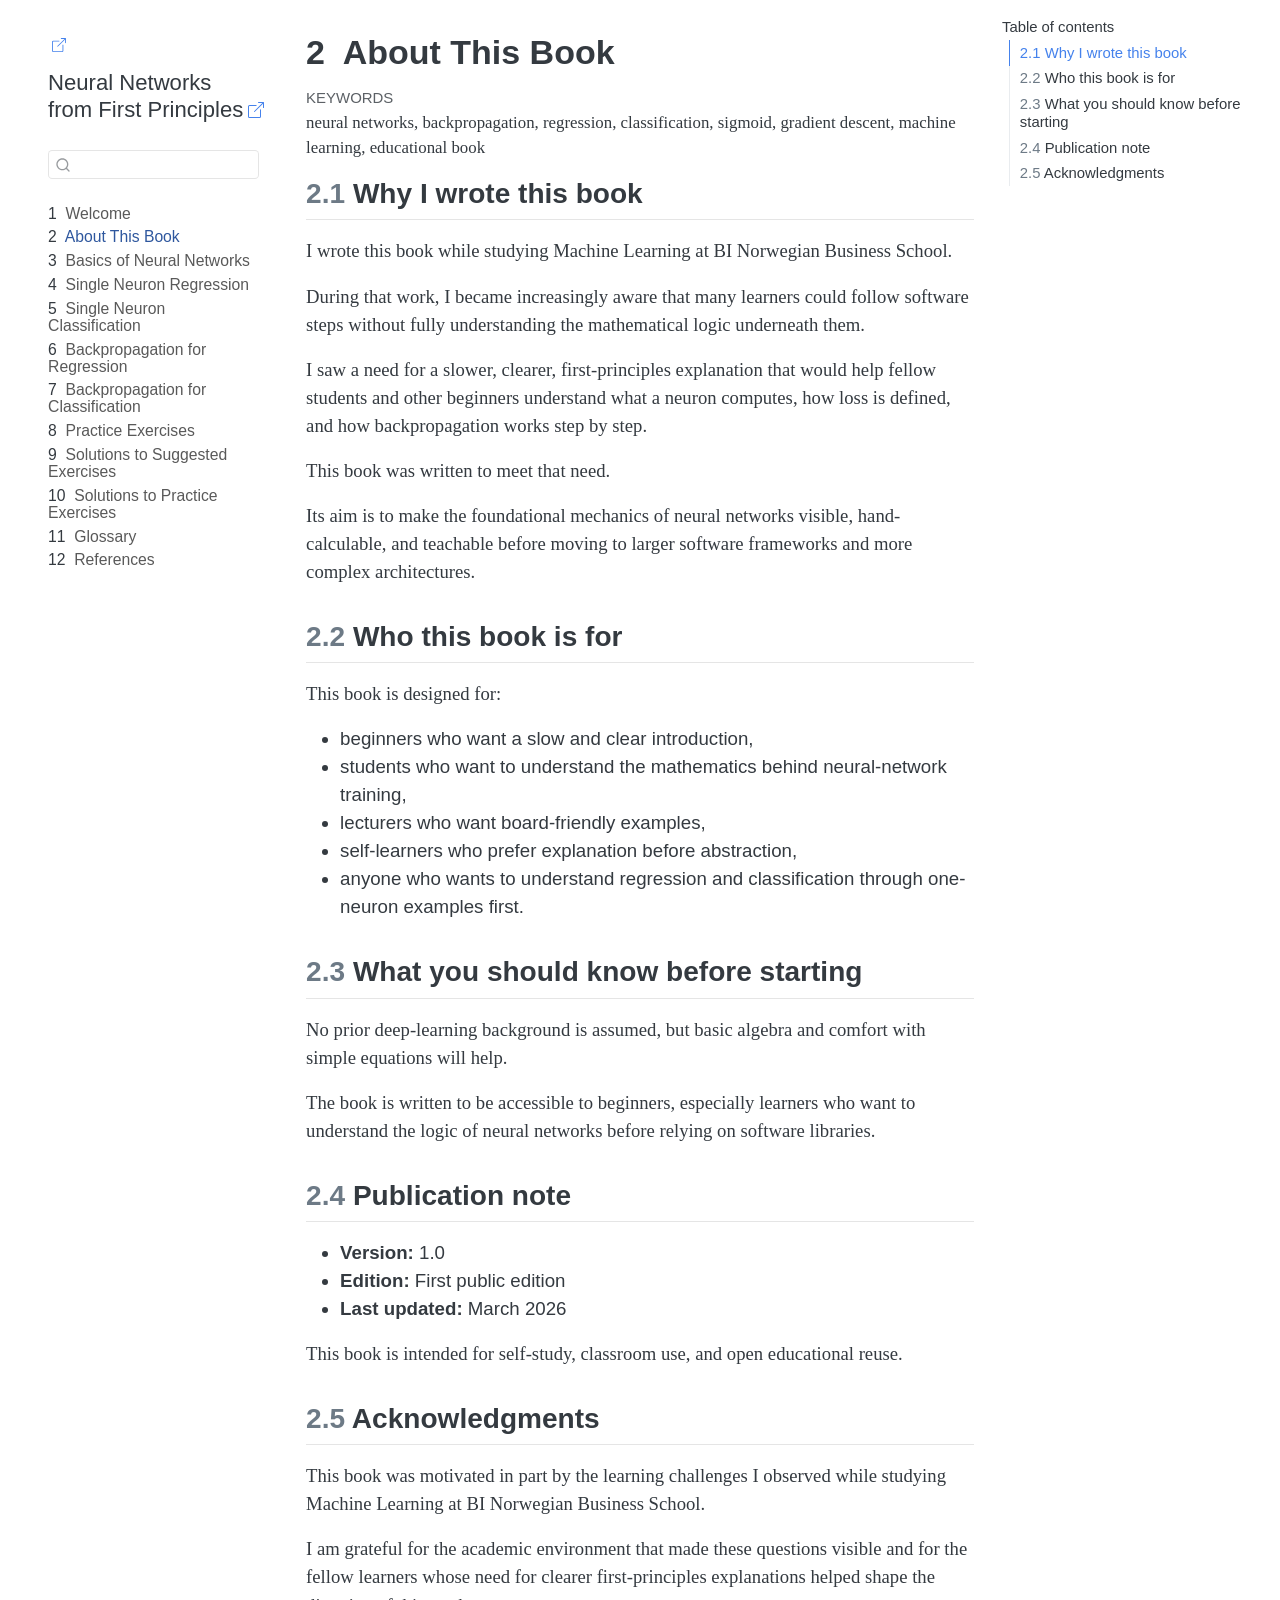
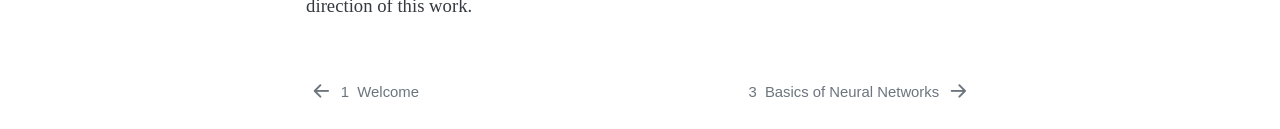
==== docs/about-this-book.html @ 75dd3ae1 "Initial commit: Quarto book source and rendered site" ====
<!DOCTYPE html>
<html xmlns="http://www.w3.org/1999/xhtml" lang="en" xml:lang="en"><head>

<meta charset="utf-8">
<meta name="generator" content="quarto-1.8.24">

<meta name="viewport" content="width=device-width, initial-scale=1.0, user-scalable=yes">

<meta name="keywords" content="neural networks, backpropagation, regression, classification, sigmoid, gradient descent, machine learning, educational book">
<meta name="description" content="A first-principles, hand-calculable introduction to neural networks covering one-neuron regression, binary classification, forward propagation, loss functions, backpropagation, and worked exercises.">

<title>2&nbsp; About This Book – Neural Networks from First Principles</title>
<style>
code{white-space: pre-wrap;}
span.smallcaps{font-variant: small-caps;}
div.columns{display: flex; gap: min(4vw, 1.5em);}
div.column{flex: auto; overflow-x: auto;}
div.hanging-indent{margin-left: 1.5em; text-indent: -1.5em;}
ul.task-list{list-style: none;}
ul.task-list li input[type="checkbox"] {
  width: 0.8em;
  margin: 0 0.8em 0.2em -1em; /* quarto-specific, see https://github.com/quarto-dev/quarto-cli/issues/4556 */ 
  vertical-align: middle;
}
</style>


<script src="site_libs/quarto-nav/quarto-nav.js"></script>
<script src="site_libs/quarto-nav/headroom.min.js"></script>
<script src="site_libs/clipboard/clipboard.min.js"></script>
<script src="site_libs/quarto-search/autocomplete.umd.js"></script>
<script src="site_libs/quarto-search/fuse.min.js"></script>
<script src="site_libs/quarto-search/quarto-search.js"></script>
<meta name="quarto:offset" content="./">
<link href="./basics-of-neural-networks.html" rel="next">
<link href="./index.html" rel="prev">
<link href="./images/favicon.ico" rel="icon">
<script src="site_libs/quarto-html/quarto.js" type="module"></script>
<script src="site_libs/quarto-html/tabsets/tabsets.js" type="module"></script>
<script src="site_libs/quarto-html/axe/axe-check.js" type="module"></script>
<script src="site_libs/quarto-html/popper.min.js"></script>
<script src="site_libs/quarto-html/tippy.umd.min.js"></script>
<script src="site_libs/quarto-html/anchor.min.js"></script>
<link href="site_libs/quarto-html/tippy.css" rel="stylesheet">
<link href="site_libs/quarto-html/quarto-syntax-highlighting-dc55a5b9e770e841cd82e46aadbfb9b0.css" rel="stylesheet" id="quarto-text-highlighting-styles">
<script src="site_libs/bootstrap/bootstrap.min.js"></script>
<link href="site_libs/bootstrap/bootstrap-icons.css" rel="stylesheet">
<link href="site_libs/bootstrap/bootstrap-697d4de1eee3a11a7bce293067f0aa8c.min.css" rel="stylesheet" append-hash="true" id="quarto-bootstrap" data-mode="light">
<script id="quarto-search-options" type="application/json">{
  "location": "sidebar",
  "copy-button": false,
  "collapse-after": 3,
  "panel-placement": "start",
  "type": "textbox",
  "limit": 50,
  "keyboard-shortcut": [
    "f",
    "/",
    "s"
  ],
  "show-item-context": false,
  "language": {
    "search-no-results-text": "No results",
    "search-matching-documents-text": "matching documents",
    "search-copy-link-title": "Copy link to search",
    "search-hide-matches-text": "Hide additional matches",
    "search-more-match-text": "more match in this document",
    "search-more-matches-text": "more matches in this document",
    "search-clear-button-title": "Clear",
    "search-text-placeholder": "",
    "search-detached-cancel-button-title": "Cancel",
    "search-submit-button-title": "Submit",
    "search-label": "Search"
  }
}</script>
<meta name="robots" content="index,follow,max-image-preview:large">
<meta name="author" content="Walekhwa Tambiti Leo Philip">
<meta name="description" content="A first-principles, hand-calculable introduction to neural networks covering one-neuron regression, binary classification, forward propagation, loss functions, backpropagation, and worked exercises.">
<link rel="icon" type="image/x-icon" href="images/favicon.ico">
<link rel="icon" type="image/png" sizes="16x16" href="images/favicon-16x16.png">
<link rel="icon" type="image/png" sizes="32x32" href="images/favicon-32x32.png">
<link rel="apple-touch-icon" sizes="180x180" href="images/apple-touch-icon.png">


<meta property="og:title" content="Neural Networks from First Principles">
<meta property="og:description" content="A first-principles, hand-calculable introduction to neural networks covering one-neuron regression, binary classification, forward propagation, loss functions, backpropagation, and worked exercises.">
<meta property="og:image" content="https://learn.walsoftcomputers.com/educational_platform/neural-networks-from-first-principles/images/og-neural-networks-book.png">
<meta property="og:site_name" content="Neural Networks from First Principles">
<meta property="og:image:alt" content="Cover image for Neural Networks from First Principles">
<meta property="og:image:height" content="630">
<meta property="og:image:width" content="1200">
<meta name="twitter:title" content="Neural Networks from First Principles">
<meta name="twitter:description" content="A first-principles, hand-calculable introduction to neural networks covering one-neuron regression, binary classification, forward propagation, loss functions, backpropagation, and worked exercises.">
<meta name="twitter:image" content="https://learn.walsoftcomputers.com/educational_platform/neural-networks-from-first-principles/images/og-neural-networks-book.png">
<meta name="twitter:image:alt" content="Cover image for Neural Networks from First Principles">
<meta name="twitter:card" content="summary_large_image">
<meta name="twitter:image-height" content="630">
<meta name="twitter:image-width" content="1200">
<link rel="canonical" href="https://learn.walsoftcomputers.com/educational_platform/neural-networks-from-first-principles/about-this-book.html">
</head>

<body class="nav-sidebar floating quarto-light">

<div id="quarto-search-results"></div>
  <header id="quarto-header" class="headroom fixed-top">
  <nav class="quarto-secondary-nav">
    <div class="container-fluid d-flex">
      <button type="button" class="quarto-btn-toggle btn" data-bs-toggle="collapse" role="button" data-bs-target=".quarto-sidebar-collapse-item" aria-controls="quarto-sidebar" aria-expanded="false" aria-label="Toggle sidebar navigation" onclick="if (window.quartoToggleHeadroom) { window.quartoToggleHeadroom(); }">
        <i class="bi bi-layout-text-sidebar-reverse"></i>
      </button>
        <nav class="quarto-page-breadcrumbs" aria-label="breadcrumb"><ol class="breadcrumb"><li class="breadcrumb-item"><a href="./about-this-book.html"><span class="chapter-number">2</span>&nbsp; <span class="chapter-title">About This Book</span></a></li></ol></nav>
        <a class="flex-grow-1" role="navigation" data-bs-toggle="collapse" data-bs-target=".quarto-sidebar-collapse-item" aria-controls="quarto-sidebar" aria-expanded="false" aria-label="Toggle sidebar navigation" onclick="if (window.quartoToggleHeadroom) { window.quartoToggleHeadroom(); }">      
        </a>
      <button type="button" class="btn quarto-search-button" aria-label="Search" onclick="window.quartoOpenSearch();">
        <i class="bi bi-search"></i>
      </button>
    </div>
  </nav>
</header>
<!-- content -->
<div id="quarto-content" class="quarto-container page-columns page-rows-contents page-layout-article">
<!-- sidebar -->
  <nav id="quarto-sidebar" class="sidebar collapse collapse-horizontal quarto-sidebar-collapse-item sidebar-navigation floating overflow-auto">
    <div class="pt-lg-2 mt-2 text-left sidebar-header sidebar-header-stacked">
      <a href="./index.html" class="sidebar-logo-link">
      </a>
    <div class="sidebar-title mb-0 py-0">
      <a href="./">Neural Networks from First Principles</a> 
    </div>
      </div>
        <div class="mt-2 flex-shrink-0 align-items-center">
        <div class="sidebar-search">
        <div id="quarto-search" class="" title="Search"></div>
        </div>
        </div>
    <div class="sidebar-menu-container"> 
    <ul class="list-unstyled mt-1">
        <li class="sidebar-item">
  <div class="sidebar-item-container"> 
  <a href="./index.html" class="sidebar-item-text sidebar-link">
 <span class="menu-text"><span class="chapter-number">1</span>&nbsp; <span class="chapter-title">Welcome</span></span></a>
  </div>
</li>
        <li class="sidebar-item">
  <div class="sidebar-item-container"> 
  <a href="./about-this-book.html" class="sidebar-item-text sidebar-link active">
 <span class="menu-text"><span class="chapter-number">2</span>&nbsp; <span class="chapter-title">About This Book</span></span></a>
  </div>
</li>
        <li class="sidebar-item">
  <div class="sidebar-item-container"> 
  <a href="./basics-of-neural-networks.html" class="sidebar-item-text sidebar-link">
 <span class="menu-text"><span class="chapter-number">3</span>&nbsp; <span class="chapter-title">Basics of Neural Networks</span></span></a>
  </div>
</li>
        <li class="sidebar-item">
  <div class="sidebar-item-container"> 
  <a href="./single-neuron-regression.html" class="sidebar-item-text sidebar-link">
 <span class="menu-text"><span class="chapter-number">4</span>&nbsp; <span class="chapter-title">Single Neuron Regression</span></span></a>
  </div>
</li>
        <li class="sidebar-item">
  <div class="sidebar-item-container"> 
  <a href="./single-neuron-classification.html" class="sidebar-item-text sidebar-link">
 <span class="menu-text"><span class="chapter-number">5</span>&nbsp; <span class="chapter-title">Single Neuron Classification</span></span></a>
  </div>
</li>
        <li class="sidebar-item">
  <div class="sidebar-item-container"> 
  <a href="./backpropagation-1-regression.html" class="sidebar-item-text sidebar-link">
 <span class="menu-text"><span class="chapter-number">6</span>&nbsp; <span class="chapter-title">Backpropagation for Regression</span></span></a>
  </div>
</li>
        <li class="sidebar-item">
  <div class="sidebar-item-container"> 
  <a href="./backpropagation-2-classification.html" class="sidebar-item-text sidebar-link">
 <span class="menu-text"><span class="chapter-number">7</span>&nbsp; <span class="chapter-title">Backpropagation for Classification</span></span></a>
  </div>
</li>
        <li class="sidebar-item">
  <div class="sidebar-item-container"> 
  <a href="./practice-exercises.html" class="sidebar-item-text sidebar-link">
 <span class="menu-text"><span class="chapter-number">8</span>&nbsp; <span class="chapter-title">Practice Exercises</span></span></a>
  </div>
</li>
        <li class="sidebar-item">
  <div class="sidebar-item-container"> 
  <a href="./solutions-suggested-exercises.html" class="sidebar-item-text sidebar-link">
 <span class="menu-text"><span class="chapter-number">9</span>&nbsp; <span class="chapter-title">Solutions to Suggested Exercises</span></span></a>
  </div>
</li>
        <li class="sidebar-item">
  <div class="sidebar-item-container"> 
  <a href="./solutions-practice-exercises.html" class="sidebar-item-text sidebar-link">
 <span class="menu-text"><span class="chapter-number">10</span>&nbsp; <span class="chapter-title">Solutions to Practice Exercises</span></span></a>
  </div>
</li>
        <li class="sidebar-item">
  <div class="sidebar-item-container"> 
  <a href="./glossary.html" class="sidebar-item-text sidebar-link">
 <span class="menu-text"><span class="chapter-number">11</span>&nbsp; <span class="chapter-title">Glossary</span></span></a>
  </div>
</li>
        <li class="sidebar-item">
  <div class="sidebar-item-container"> 
  <a href="./references.html" class="sidebar-item-text sidebar-link">
 <span class="menu-text"><span class="chapter-number">12</span>&nbsp; <span class="chapter-title">References</span></span></a>
  </div>
</li>
    </ul>
    </div>
</nav>
<div id="quarto-sidebar-glass" class="quarto-sidebar-collapse-item" data-bs-toggle="collapse" data-bs-target=".quarto-sidebar-collapse-item"></div>
<!-- margin-sidebar -->
    <div id="quarto-margin-sidebar" class="sidebar margin-sidebar">
        <nav id="TOC" role="doc-toc" class="toc-active">
    <h2 id="toc-title">Table of contents</h2>
   
  <ul>
  <li><a href="#why-i-wrote-this-book" id="toc-why-i-wrote-this-book" class="nav-link active" data-scroll-target="#why-i-wrote-this-book"><span class="header-section-number">2.1</span> Why I wrote this book</a></li>
  <li><a href="#who-this-book-is-for" id="toc-who-this-book-is-for" class="nav-link" data-scroll-target="#who-this-book-is-for"><span class="header-section-number">2.2</span> Who this book is for</a></li>
  <li><a href="#what-you-should-know-before-starting" id="toc-what-you-should-know-before-starting" class="nav-link" data-scroll-target="#what-you-should-know-before-starting"><span class="header-section-number">2.3</span> What you should know before starting</a></li>
  <li><a href="#publication-note" id="toc-publication-note" class="nav-link" data-scroll-target="#publication-note"><span class="header-section-number">2.4</span> Publication note</a></li>
  <li><a href="#acknowledgments" id="toc-acknowledgments" class="nav-link" data-scroll-target="#acknowledgments"><span class="header-section-number">2.5</span> Acknowledgments</a></li>
  </ul>
</nav>
    </div>
<!-- main -->
<main class="content" id="quarto-document-content">

<header id="title-block-header" class="quarto-title-block default">
<div class="quarto-title">
<h1 class="title"><span class="chapter-number">2</span>&nbsp; <span class="chapter-title">About This Book</span></h1>
</div>



<div class="quarto-title-meta">

    
  
    
  </div>
  

<div>
  <div class="keywords">
    <div class="block-title">Keywords</div>
    <p>neural networks, backpropagation, regression, classification, sigmoid, gradient descent, machine learning, educational book</p>
  </div>
</div>

</header>


<section id="why-i-wrote-this-book" class="level2" data-number="2.1">
<h2 data-number="2.1" class="anchored" data-anchor-id="why-i-wrote-this-book"><span class="header-section-number">2.1</span> Why I wrote this book</h2>
<p>I wrote this book while studying Machine Learning at BI Norwegian Business School.</p>
<p>During that work, I became increasingly aware that many learners could follow software steps without fully understanding the mathematical logic underneath them.</p>
<p>I saw a need for a slower, clearer, first-principles explanation that would help fellow students and other beginners understand what a neuron computes, how loss is defined, and how backpropagation works step by step.</p>
<p>This book was written to meet that need.</p>
<p>Its aim is to make the foundational mechanics of neural networks visible, hand-calculable, and teachable before moving to larger software frameworks and more complex architectures.</p>
</section>
<section id="who-this-book-is-for" class="level2" data-number="2.2">
<h2 data-number="2.2" class="anchored" data-anchor-id="who-this-book-is-for"><span class="header-section-number">2.2</span> Who this book is for</h2>
<p>This book is designed for:</p>
<ul>
<li>beginners who want a slow and clear introduction,</li>
<li>students who want to understand the mathematics behind neural-network training,</li>
<li>lecturers who want board-friendly examples,</li>
<li>self-learners who prefer explanation before abstraction,</li>
<li>anyone who wants to understand regression and classification through one-neuron examples first.</li>
</ul>
</section>
<section id="what-you-should-know-before-starting" class="level2" data-number="2.3">
<h2 data-number="2.3" class="anchored" data-anchor-id="what-you-should-know-before-starting"><span class="header-section-number">2.3</span> What you should know before starting</h2>
<p>No prior deep-learning background is assumed, but basic algebra and comfort with simple equations will help.</p>
<p>The book is written to be accessible to beginners, especially learners who want to understand the logic of neural networks before relying on software libraries.</p>
</section>
<section id="publication-note" class="level2" data-number="2.4">
<h2 data-number="2.4" class="anchored" data-anchor-id="publication-note"><span class="header-section-number">2.4</span> Publication note</h2>
<ul>
<li><strong>Version:</strong> 1.0<br>
</li>
<li><strong>Edition:</strong> First public edition<br>
</li>
<li><strong>Last updated:</strong> March 2026</li>
</ul>
<p>This book is intended for self-study, classroom use, and open educational reuse.</p>
</section>
<section id="acknowledgments" class="level2" data-number="2.5">
<h2 data-number="2.5" class="anchored" data-anchor-id="acknowledgments"><span class="header-section-number">2.5</span> Acknowledgments</h2>
<p>This book was motivated in part by the learning challenges I observed while studying Machine Learning at BI Norwegian Business School.</p>
<p>I am grateful for the academic environment that made these questions visible and for the fellow learners whose need for clearer first-principles explanations helped shape the direction of this work.</p>


</section>

</main> <!-- /main -->
<script id="quarto-html-after-body" type="application/javascript">
  window.document.addEventListener("DOMContentLoaded", function (event) {
    const icon = "";
    const anchorJS = new window.AnchorJS();
    anchorJS.options = {
      placement: 'right',
      icon: icon
    };
    anchorJS.add('.anchored');
    const isCodeAnnotation = (el) => {
      for (const clz of el.classList) {
        if (clz.startsWith('code-annotation-')) {                     
          return true;
        }
      }
      return false;
    }
    const onCopySuccess = function(e) {
      // button target
      const button = e.trigger;
      // don't keep focus
      button.blur();
      // flash "checked"
      button.classList.add('code-copy-button-checked');
      var currentTitle = button.getAttribute("title");
      button.setAttribute("title", "Copied!");
      let tooltip;
      if (window.bootstrap) {
        button.setAttribute("data-bs-toggle", "tooltip");
        button.setAttribute("data-bs-placement", "left");
        button.setAttribute("data-bs-title", "Copied!");
        tooltip = new bootstrap.Tooltip(button, 
          { trigger: "manual", 
            customClass: "code-copy-button-tooltip",
            offset: [0, -8]});
        tooltip.show();    
      }
      setTimeout(function() {
        if (tooltip) {
          tooltip.hide();
          button.removeAttribute("data-bs-title");
          button.removeAttribute("data-bs-toggle");
          button.removeAttribute("data-bs-placement");
        }
        button.setAttribute("title", currentTitle);
        button.classList.remove('code-copy-button-checked');
      }, 1000);
      // clear code selection
      e.clearSelection();
    }
    const getTextToCopy = function(trigger) {
      const outerScaffold = trigger.parentElement.cloneNode(true);
      const codeEl = outerScaffold.querySelector('code');
      for (const childEl of codeEl.children) {
        if (isCodeAnnotation(childEl)) {
          childEl.remove();
        }
      }
      return codeEl.innerText;
    }
    const clipboard = new window.ClipboardJS('.code-copy-button:not([data-in-quarto-modal])', {
      text: getTextToCopy
    });
    clipboard.on('success', onCopySuccess);
    if (window.document.getElementById('quarto-embedded-source-code-modal')) {
      const clipboardModal = new window.ClipboardJS('.code-copy-button[data-in-quarto-modal]', {
        text: getTextToCopy,
        container: window.document.getElementById('quarto-embedded-source-code-modal')
      });
      clipboardModal.on('success', onCopySuccess);
    }
      var localhostRegex = new RegExp(/^(?:http|https):\/\/localhost\:?[0-9]*\//);
      var mailtoRegex = new RegExp(/^mailto:/);
        var filterRegex = new RegExp("https:\/\/learn\.walsoftcomputers\.com\/educational_platform\/neural-networks-from-first-principles\/");
      var isInternal = (href) => {
          return filterRegex.test(href) || localhostRegex.test(href) || mailtoRegex.test(href);
      }
      // Inspect non-navigation links and adorn them if external
     var links = window.document.querySelectorAll('a[href]:not(.nav-link):not(.navbar-brand):not(.toc-action):not(.sidebar-link):not(.sidebar-item-toggle):not(.pagination-link):not(.no-external):not([aria-hidden]):not(.dropdown-item):not(.quarto-navigation-tool):not(.about-link)');
      for (var i=0; i<links.length; i++) {
        const link = links[i];
        if (!isInternal(link.href)) {
          // undo the damage that might have been done by quarto-nav.js in the case of
          // links that we want to consider external
          if (link.dataset.originalHref !== undefined) {
            link.href = link.dataset.originalHref;
          }
            // target, if specified
            link.setAttribute("target", "_blank");
            if (link.getAttribute("rel") === null) {
              link.setAttribute("rel", "noopener");
            }
            // default icon
            link.classList.add("external");
        }
      }
    function tippyHover(el, contentFn, onTriggerFn, onUntriggerFn) {
      const config = {
        allowHTML: true,
        maxWidth: 500,
        delay: 100,
        arrow: false,
        appendTo: function(el) {
            return el.parentElement;
        },
        interactive: true,
        interactiveBorder: 10,
        theme: 'quarto',
        placement: 'bottom-start',
      };
      if (contentFn) {
        config.content = contentFn;
      }
      if (onTriggerFn) {
        config.onTrigger = onTriggerFn;
      }
      if (onUntriggerFn) {
        config.onUntrigger = onUntriggerFn;
      }
      window.tippy(el, config); 
    }
    const noterefs = window.document.querySelectorAll('a[role="doc-noteref"]');
    for (var i=0; i<noterefs.length; i++) {
      const ref = noterefs[i];
      tippyHover(ref, function() {
        // use id or data attribute instead here
        let href = ref.getAttribute('data-footnote-href') || ref.getAttribute('href');
        try { href = new URL(href).hash; } catch {}
        const id = href.replace(/^#\/?/, "");
        const note = window.document.getElementById(id);
        if (note) {
          return note.innerHTML;
        } else {
          return "";
        }
      });
    }
    const xrefs = window.document.querySelectorAll('a.quarto-xref');
    const processXRef = (id, note) => {
      // Strip column container classes
      const stripColumnClz = (el) => {
        el.classList.remove("page-full", "page-columns");
        if (el.children) {
          for (const child of el.children) {
            stripColumnClz(child);
          }
        }
      }
      stripColumnClz(note)
      if (id === null || id.startsWith('sec-')) {
        // Special case sections, only their first couple elements
        const container = document.createElement("div");
        if (note.children && note.children.length > 2) {
          container.appendChild(note.children[0].cloneNode(true));
          for (let i = 1; i < note.children.length; i++) {
            const child = note.children[i];
            if (child.tagName === "P" && child.innerText === "") {
              continue;
            } else {
              container.appendChild(child.cloneNode(true));
              break;
            }
          }
          if (window.Quarto?.typesetMath) {
            window.Quarto.typesetMath(container);
          }
          return container.innerHTML
        } else {
          if (window.Quarto?.typesetMath) {
            window.Quarto.typesetMath(note);
          }
          return note.innerHTML;
        }
      } else {
        // Remove any anchor links if they are present
        const anchorLink = note.querySelector('a.anchorjs-link');
        if (anchorLink) {
          anchorLink.remove();
        }
        if (window.Quarto?.typesetMath) {
          window.Quarto.typesetMath(note);
        }
        if (note.classList.contains("callout")) {
          return note.outerHTML;
        } else {
          return note.innerHTML;
        }
      }
    }
    for (var i=0; i<xrefs.length; i++) {
      const xref = xrefs[i];
      tippyHover(xref, undefined, function(instance) {
        instance.disable();
        let url = xref.getAttribute('href');
        let hash = undefined; 
        if (url.startsWith('#')) {
          hash = url;
        } else {
          try { hash = new URL(url).hash; } catch {}
        }
        if (hash) {
          const id = hash.replace(/^#\/?/, "");
          const note = window.document.getElementById(id);
          if (note !== null) {
            try {
              const html = processXRef(id, note.cloneNode(true));
              instance.setContent(html);
            } finally {
              instance.enable();
              instance.show();
            }
          } else {
            // See if we can fetch this
            fetch(url.split('#')[0])
            .then(res => res.text())
            .then(html => {
              const parser = new DOMParser();
              const htmlDoc = parser.parseFromString(html, "text/html");
              const note = htmlDoc.getElementById(id);
              if (note !== null) {
                const html = processXRef(id, note);
                instance.setContent(html);
              } 
            }).finally(() => {
              instance.enable();
              instance.show();
            });
          }
        } else {
          // See if we can fetch a full url (with no hash to target)
          // This is a special case and we should probably do some content thinning / targeting
          fetch(url)
          .then(res => res.text())
          .then(html => {
            const parser = new DOMParser();
            const htmlDoc = parser.parseFromString(html, "text/html");
            const note = htmlDoc.querySelector('main.content');
            if (note !== null) {
              // This should only happen for chapter cross references
              // (since there is no id in the URL)
              // remove the first header
              if (note.children.length > 0 && note.children[0].tagName === "HEADER") {
                note.children[0].remove();
              }
              const html = processXRef(null, note);
              instance.setContent(html);
            } 
          }).finally(() => {
            instance.enable();
            instance.show();
          });
        }
      }, function(instance) {
      });
    }
        let selectedAnnoteEl;
        const selectorForAnnotation = ( cell, annotation) => {
          let cellAttr = 'data-code-cell="' + cell + '"';
          let lineAttr = 'data-code-annotation="' +  annotation + '"';
          const selector = 'span[' + cellAttr + '][' + lineAttr + ']';
          return selector;
        }
        const selectCodeLines = (annoteEl) => {
          const doc = window.document;
          const targetCell = annoteEl.getAttribute("data-target-cell");
          const targetAnnotation = annoteEl.getAttribute("data-target-annotation");
          const annoteSpan = window.document.querySelector(selectorForAnnotation(targetCell, targetAnnotation));
          const lines = annoteSpan.getAttribute("data-code-lines").split(",");
          const lineIds = lines.map((line) => {
            return targetCell + "-" + line;
          })
          let top = null;
          let height = null;
          let parent = null;
          if (lineIds.length > 0) {
              //compute the position of the single el (top and bottom and make a div)
              const el = window.document.getElementById(lineIds[0]);
              top = el.offsetTop;
              height = el.offsetHeight;
              parent = el.parentElement.parentElement;
            if (lineIds.length > 1) {
              const lastEl = window.document.getElementById(lineIds[lineIds.length - 1]);
              const bottom = lastEl.offsetTop + lastEl.offsetHeight;
              height = bottom - top;
            }
            if (top !== null && height !== null && parent !== null) {
              // cook up a div (if necessary) and position it 
              let div = window.document.getElementById("code-annotation-line-highlight");
              if (div === null) {
                div = window.document.createElement("div");
                div.setAttribute("id", "code-annotation-line-highlight");
                div.style.position = 'absolute';
                parent.appendChild(div);
              }
              div.style.top = top - 2 + "px";
              div.style.height = height + 4 + "px";
              div.style.left = 0;
              let gutterDiv = window.document.getElementById("code-annotation-line-highlight-gutter");
              if (gutterDiv === null) {
                gutterDiv = window.document.createElement("div");
                gutterDiv.setAttribute("id", "code-annotation-line-highlight-gutter");
                gutterDiv.style.position = 'absolute';
                const codeCell = window.document.getElementById(targetCell);
                const gutter = codeCell.querySelector('.code-annotation-gutter');
                gutter.appendChild(gutterDiv);
              }
              gutterDiv.style.top = top - 2 + "px";
              gutterDiv.style.height = height + 4 + "px";
            }
            selectedAnnoteEl = annoteEl;
          }
        };
        const unselectCodeLines = () => {
          const elementsIds = ["code-annotation-line-highlight", "code-annotation-line-highlight-gutter"];
          elementsIds.forEach((elId) => {
            const div = window.document.getElementById(elId);
            if (div) {
              div.remove();
            }
          });
          selectedAnnoteEl = undefined;
        };
          // Handle positioning of the toggle
      window.addEventListener(
        "resize",
        throttle(() => {
          elRect = undefined;
          if (selectedAnnoteEl) {
            selectCodeLines(selectedAnnoteEl);
          }
        }, 10)
      );
      function throttle(fn, ms) {
      let throttle = false;
      let timer;
        return (...args) => {
          if(!throttle) { // first call gets through
              fn.apply(this, args);
              throttle = true;
          } else { // all the others get throttled
              if(timer) clearTimeout(timer); // cancel #2
              timer = setTimeout(() => {
                fn.apply(this, args);
                timer = throttle = false;
              }, ms);
          }
        };
      }
        // Attach click handler to the DT
        const annoteDls = window.document.querySelectorAll('dt[data-target-cell]');
        for (const annoteDlNode of annoteDls) {
          annoteDlNode.addEventListener('click', (event) => {
            const clickedEl = event.target;
            if (clickedEl !== selectedAnnoteEl) {
              unselectCodeLines();
              const activeEl = window.document.querySelector('dt[data-target-cell].code-annotation-active');
              if (activeEl) {
                activeEl.classList.remove('code-annotation-active');
              }
              selectCodeLines(clickedEl);
              clickedEl.classList.add('code-annotation-active');
            } else {
              // Unselect the line
              unselectCodeLines();
              clickedEl.classList.remove('code-annotation-active');
            }
          });
        }
    const findCites = (el) => {
      const parentEl = el.parentElement;
      if (parentEl) {
        const cites = parentEl.dataset.cites;
        if (cites) {
          return {
            el,
            cites: cites.split(' ')
          };
        } else {
          return findCites(el.parentElement)
        }
      } else {
        return undefined;
      }
    };
    var bibliorefs = window.document.querySelectorAll('a[role="doc-biblioref"]');
    for (var i=0; i<bibliorefs.length; i++) {
      const ref = bibliorefs[i];
      const citeInfo = findCites(ref);
      if (citeInfo) {
        tippyHover(citeInfo.el, function() {
          var popup = window.document.createElement('div');
          citeInfo.cites.forEach(function(cite) {
            var citeDiv = window.document.createElement('div');
            citeDiv.classList.add('hanging-indent');
            citeDiv.classList.add('csl-entry');
            var biblioDiv = window.document.getElementById('ref-' + cite);
            if (biblioDiv) {
              citeDiv.innerHTML = biblioDiv.innerHTML;
            }
            popup.appendChild(citeDiv);
          });
          return popup.innerHTML;
        });
      }
    }
  });
  </script>
<nav class="page-navigation">
  <div class="nav-page nav-page-previous">
      <a href="./index.html" class="pagination-link" aria-label="Welcome">
        <i class="bi bi-arrow-left-short"></i> <span class="nav-page-text"><span class="chapter-number">1</span>&nbsp; <span class="chapter-title">Welcome</span></span>
      </a>          
  </div>
  <div class="nav-page nav-page-next">
      <a href="./basics-of-neural-networks.html" class="pagination-link" aria-label="Basics of Neural Networks">
        <span class="nav-page-text"><span class="chapter-number">3</span>&nbsp; <span class="chapter-title">Basics of Neural Networks</span></span> <i class="bi bi-arrow-right-short"></i>
      </a>
  </div>
</nav>
</div> <!-- /content -->




</body></html>
---- docs/site_libs/quarto-html/tippy.css ----
.tippy-box[data-animation=fade][data-state=hidden]{opacity:0}[data-tippy-root]{max-width:calc(100vw - 10px)}.tippy-box{position:relative;background-color:#333;color:#fff;border-radius:4px;font-size:14px;line-height:1.4;white-space:normal;outline:0;transition-property:transform,visibility,opacity}.tippy-box[data-placement^=top]>.tippy-arrow{bottom:0}.tippy-box[data-placement^=top]>.tippy-arrow:before{bottom:-7px;left:0;border-width:8px 8px 0;border-top-color:initial;transform-origin:center top}.tippy-box[data-placement^=bottom]>.tippy-arrow{top:0}.tippy-box[data-placement^=bottom]>.tippy-arrow:before{top:-7px;left:0;border-width:0 8px 8px;border-bottom-color:initial;transform-origin:center bottom}.tippy-box[data-placement^=left]>.tippy-arrow{right:0}.tippy-box[data-placement^=left]>.tippy-arrow:before{border-width:8px 0 8px 8px;border-left-color:initial;right:-7px;transform-origin:center left}.tippy-box[data-placement^=right]>.tippy-arrow{left:0}.tippy-box[data-placement^=right]>.tippy-arrow:before{left:-7px;border-width:8px 8px 8px 0;border-right-color:initial;transform-origin:center right}.tippy-box[data-inertia][data-state=visible]{transition-timing-function:cubic-bezier(.54,1.5,.38,1.11)}.tippy-arrow{width:16px;height:16px;color:#333}.tippy-arrow:before{content:"";position:absolute;border-color:transparent;border-style:solid}.tippy-content{position:relative;padding:5px 9px;z-index:1}
---- docs/site_libs/quarto-html/quarto-syntax-highlighting-dc55a5b9e770e841cd82e46aadbfb9b0.css ----
/* quarto syntax highlight colors */
:root {
  --quarto-hl-ot-color: #003B4F;
  --quarto-hl-at-color: #657422;
  --quarto-hl-ss-color: #20794D;
  --quarto-hl-an-color: #5E5E5E;
  --quarto-hl-fu-color: #4758AB;
  --quarto-hl-st-color: #20794D;
  --quarto-hl-cf-color: #003B4F;
  --quarto-hl-op-color: #5E5E5E;
  --quarto-hl-er-color: #AD0000;
  --quarto-hl-bn-color: #AD0000;
  --quarto-hl-al-color: #AD0000;
  --quarto-hl-va-color: #111111;
  --quarto-hl-bu-color: inherit;
  --quarto-hl-ex-color: inherit;
  --quarto-hl-pp-color: #AD0000;
  --quarto-hl-in-color: #5E5E5E;
  --quarto-hl-vs-color: #20794D;
  --quarto-hl-wa-color: #5E5E5E;
  --quarto-hl-do-color: #5E5E5E;
  --quarto-hl-im-color: #00769E;
  --quarto-hl-ch-color: #20794D;
  --quarto-hl-dt-color: #AD0000;
  --quarto-hl-fl-color: #AD0000;
  --quarto-hl-co-color: #5E5E5E;
  --quarto-hl-cv-color: #5E5E5E;
  --quarto-hl-cn-color: #8f5902;
  --quarto-hl-sc-color: #5E5E5E;
  --quarto-hl-dv-color: #AD0000;
  --quarto-hl-kw-color: #003B4F;
}

/* other quarto variables */
:root {
  --quarto-font-monospace: SFMono-Regular, Menlo, Monaco, Consolas, "Liberation Mono", "Courier New", monospace;
}

/* syntax highlight based on Pandoc's rules */
pre > code.sourceCode > span {
  color: #003B4F;
}

code.sourceCode > span {
  color: #003B4F;
}

div.sourceCode,
div.sourceCode pre.sourceCode {
  color: #003B4F;
}

/* Normal */
code span {
  color: #003B4F;
}

/* Alert */
code span.al {
  color: #AD0000;
  font-style: inherit;
}

/* Annotation */
code span.an {
  color: #5E5E5E;
  font-style: inherit;
}

/* Attribute */
code span.at {
  color: #657422;
  font-style: inherit;
}

/* BaseN */
code span.bn {
  color: #AD0000;
  font-style: inherit;
}

/* BuiltIn */
code span.bu {
  font-style: inherit;
}

/* ControlFlow */
code span.cf {
  color: #003B4F;
  font-weight: bold;
  font-style: inherit;
}

/* Char */
code span.ch {
  color: #20794D;
  font-style: inherit;
}

/* Constant */
code span.cn {
  color: #8f5902;
  font-style: inherit;
}

/* Comment */
code span.co {
  color: #5E5E5E;
  font-style: inherit;
}

/* CommentVar */
code span.cv {
  color: #5E5E5E;
  font-style: italic;
}

/* Documentation */
code span.do {
  color: #5E5E5E;
  font-style: italic;
}

/* DataType */
code span.dt {
  color: #AD0000;
  font-style: inherit;
}

/* DecVal */
code span.dv {
  color: #AD0000;
  font-style: inherit;
}

/* Error */
code span.er {
  color: #AD0000;
  font-style: inherit;
}

/* Extension */
code span.ex {
  font-style: inherit;
}

/* Float */
code span.fl {
  color: #AD0000;
  font-style: inherit;
}

/* Function */
code span.fu {
  color: #4758AB;
  font-style: inherit;
}

/* Import */
code span.im {
  color: #00769E;
  font-style: inherit;
}

/* Information */
code span.in {
  color: #5E5E5E;
  font-style: inherit;
}

/* Keyword */
code span.kw {
  color: #003B4F;
  font-weight: bold;
  font-style: inherit;
}

/* Operator */
code span.op {
  color: #5E5E5E;
  font-style: inherit;
}

/* Other */
code span.ot {
  color: #003B4F;
  font-style: inherit;
}

/* Preprocessor */
code span.pp {
  color: #AD0000;
  font-style: inherit;
}

/* SpecialChar */
code span.sc {
  color: #5E5E5E;
  font-style: inherit;
}

/* SpecialString */
code span.ss {
  color: #20794D;
  font-style: inherit;
}

/* String */
code span.st {
  color: #20794D;
  font-style: inherit;
}

/* Variable */
code span.va {
  color: #111111;
  font-style: inherit;
}

/* VerbatimString */
code span.vs {
  color: #20794D;
  font-style: inherit;
}

/* Warning */
code span.wa {
  color: #5E5E5E;
  font-style: italic;
}

.prevent-inlining {
  content: "</";
}

/*# sourceMappingURL=21f0b8dca5c347bd0a806dc2ce2adfe3.css.map */
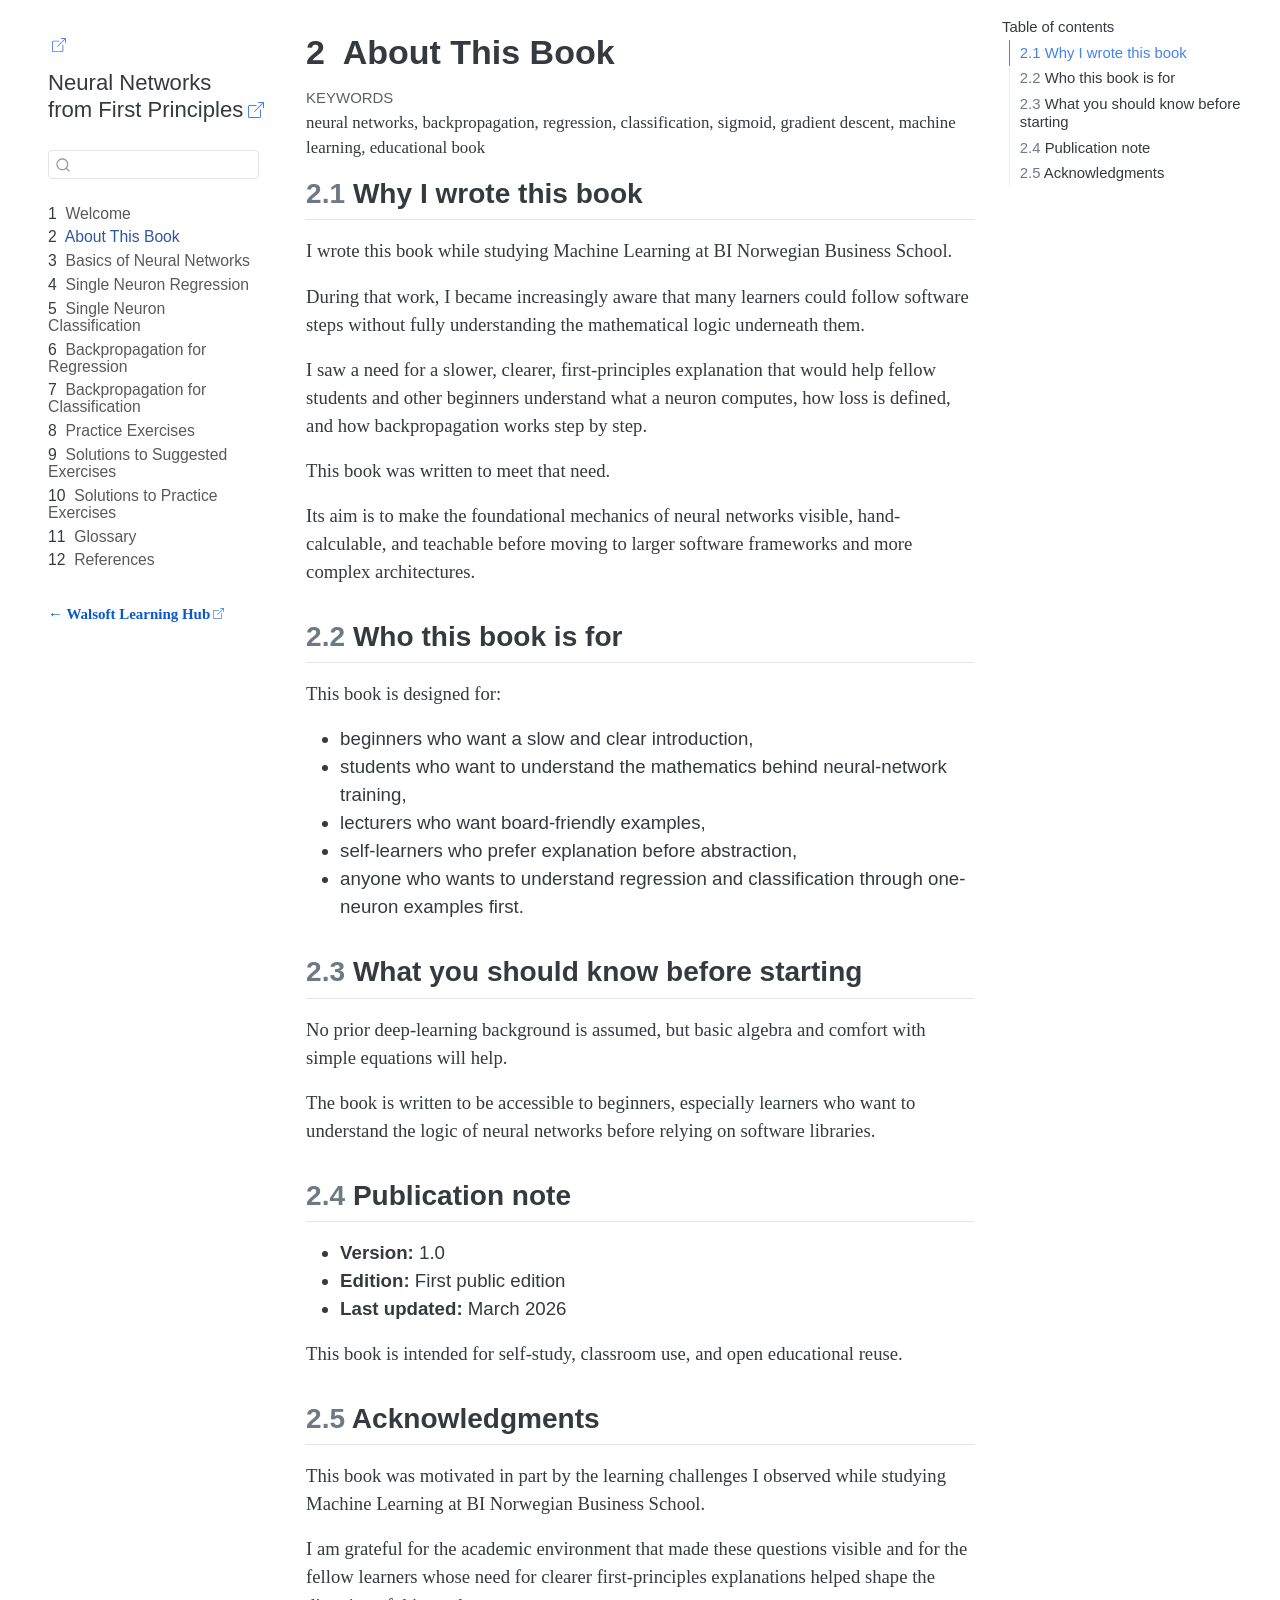
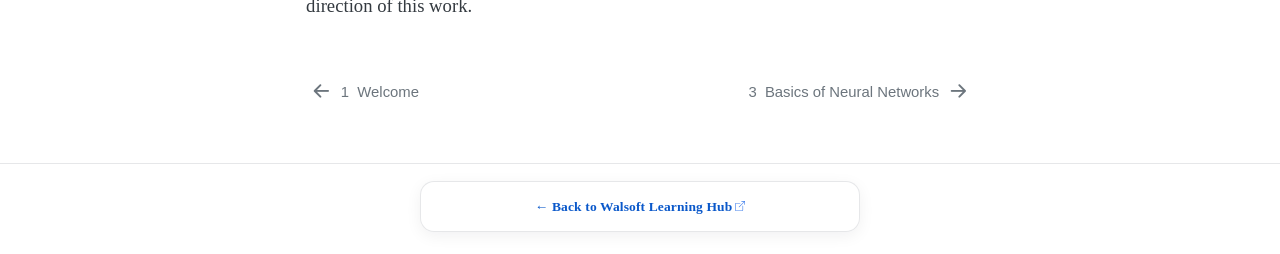
==== commit 21d733ae: "Add custom Quarto styling for sidebar and footer" ====
--- a/docs/about-this-book.html
+++ b/docs/about-this-book.html
@@ -82,6 +82,7 @@
 <link rel="apple-touch-icon" sizes="180x180" href="images/apple-touch-icon.png">
 
 
+<link rel="stylesheet" href="styles/walsoft_styles.css">
 <meta property="og:title" content="Neural Networks from First Principles">
 <meta property="og:description" content="A first-principles, hand-calculable introduction to neural networks covering one-neuron regression, binary classification, forward propagation, loss functions, backpropagation, and worked exercises.">
 <meta property="og:image" content="https://learn.walsoftcomputers.com/educational_platform/neural-networks-from-first-principles/images/og-neural-networks-book.png">
@@ -209,7 +210,9 @@
 </li>
     </ul>
     </div>
-</nav>
+<div class="quarto-sidebar-footer"><div class="sidebar-footer-item">
+<p><a href="https://learn.walsoftcomputers.com/">← Walsoft Learning Hub</a></p>
+</div></div></nav>
 <div id="quarto-sidebar-glass" class="quarto-sidebar-collapse-item" data-bs-toggle="collapse" data-bs-target=".quarto-sidebar-collapse-item"></div>
 <!-- margin-sidebar -->
     <div id="quarto-margin-sidebar" class="sidebar margin-sidebar">
@@ -717,6 +720,19 @@
   </div>
 </nav>
 </div> <!-- /content -->
+<footer class="footer">
+  <div class="nav-footer">
+    <div class="nav-footer-left">
+      &nbsp;
+    </div>   
+    <div class="nav-footer-center">
+<p><a href="https://learn.walsoftcomputers.com/">← Back to Walsoft Learning Hub</a></p>
+</div>
+    <div class="nav-footer-right">
+      &nbsp;
+    </div>
+  </div>
+</footer>
 
 
 
--- a/docs/styles/walsoft_styles.css
+++ b/docs/styles/walsoft_styles.css
@@ -0,0 +1,188 @@
+/* =========================================================
+   Walsoft custom styles for Quarto book
+   Focus: sidebar footer + page footer
+   Style goal: calm, professional, 2026+ academic-tech feel
+   ========================================================= */
+
+/* ---------- Brand tokens ---------- */
+:root {
+  --walsoft-brand: #0b6efd;
+  --walsoft-brand-dark: #0a58ca;
+  --walsoft-text: #1f2937;
+  --walsoft-muted: #6b7280;
+  --walsoft-border: rgba(15, 23, 42, 0.10);
+  --walsoft-surface: rgba(255, 255, 255, 0.82);
+  --walsoft-surface-strong: rgba(255, 255, 255, 0.92);
+  --walsoft-shadow-sm: 0 4px 16px rgba(15, 23, 42, 0.06);
+  --walsoft-shadow-md: 0 10px 30px rgba(15, 23, 42, 0.10);
+  --walsoft-radius: 14px;
+  --walsoft-radius-sm: 10px;
+}
+
+/* ---------- Footer links: common ---------- */
+.sidebar .sidebar-item-text.sidebar-link,
+.nav-footer a,
+#quarto-margin-sidebar a,
+.quarto-title-meta a {
+  text-decoration-thickness: 0.08em;
+  text-underline-offset: 0.16em;
+}
+
+/* ---------- Sidebar footer block ---------- */
+/* Quarto sidebars are HTML-book/website sidebars; this targets the footer region */
+.sidebar .sidebar-footer,
+#quarto-sidebar .sidebar-footer {
+  margin-top: 1rem;
+  padding: 0.9rem 1rem;
+  border: 1px solid var(--walsoft-border);
+  border-radius: var(--walsoft-radius);
+  background: var(--walsoft-surface);
+  box-shadow: var(--walsoft-shadow-sm);
+  backdrop-filter: blur(8px);
+  -webkit-backdrop-filter: blur(8px);
+}
+
+/* Sidebar footer text/link */
+.sidebar .sidebar-footer a,
+#quarto-sidebar .sidebar-footer a {
+  color: var(--walsoft-brand-dark);
+  font-weight: 600;
+  text-decoration: none;
+  line-height: 1.4;
+  transition:
+    color 0.18s ease,
+    opacity 0.18s ease,
+    transform 0.18s ease;
+}
+
+.sidebar .sidebar-footer a:hover,
+#quarto-sidebar .sidebar-footer a:hover {
+  color: var(--walsoft-brand);
+  opacity: 0.95;
+}
+
+.sidebar .sidebar-footer a:focus-visible,
+#quarto-sidebar .sidebar-footer a:focus-visible,
+.nav-footer a:focus-visible {
+  outline: 2px solid var(--walsoft-brand);
+  outline-offset: 3px;
+  border-radius: 6px;
+}
+
+/* ---------- Bottom page footer ---------- */
+.nav-footer {
+  border-top: 1px solid var(--walsoft-border);
+  margin-top: 2rem;
+  padding-top: 1rem;
+  padding-bottom: 1.25rem;
+  background: transparent;
+}
+
+.nav-footer-center {
+  margin-inline: auto;
+  max-width: 980px;
+  padding: 0.85rem 1rem;
+  border: 1px solid var(--walsoft-border);
+  border-radius: var(--walsoft-radius);
+  background: var(--walsoft-surface-strong);
+  box-shadow: var(--walsoft-shadow-sm);
+  backdrop-filter: blur(8px);
+  -webkit-backdrop-filter: blur(8px);
+
+  font-size: 0.96rem;
+  line-height: 1.5;
+  color: var(--walsoft-text);
+  text-align: center;
+}
+
+/* Link inside center footer */
+.nav-footer-center a {
+  color: var(--walsoft-brand-dark);
+  font-weight: 600;
+  text-decoration: none;
+  white-space: nowrap;
+}
+
+.nav-footer-center a:hover {
+  color: var(--walsoft-brand);
+}
+
+/* Make separator calmer */
+.nav-footer-center {
+  letter-spacing: 0.01em;
+}
+
+/* ---------- Optional: make overall footer feel cleaner ---------- */
+.nav-footer-left,
+.nav-footer-right {
+  color: var(--walsoft-muted);
+  font-size: 0.92rem;
+}
+
+/* ---------- Mobile behavior ---------- */
+@media (max-width: 768px) {
+  .sidebar .sidebar-footer,
+  #quarto-sidebar .sidebar-footer,
+  .nav-footer-center {
+    border-radius: var(--walsoft-radius-sm);
+    padding: 0.8rem 0.9rem;
+  }
+
+  .nav-footer-center {
+    font-size: 0.92rem;
+    white-space: normal;
+    word-break: break-word;
+  }
+
+  .nav-footer-center a {
+    white-space: normal;
+  }
+}
+
+/* ---------- Dark-mode friendliness if theme/browser uses dark preference ---------- */
+@media (prefers-color-scheme: dark) {
+  :root {
+    --walsoft-text: #e5e7eb;
+    --walsoft-muted: #9ca3af;
+    --walsoft-border: rgba(255, 255, 255, 0.10);
+    --walsoft-surface: rgba(17, 24, 39, 0.72);
+    --walsoft-surface-strong: rgba(17, 24, 39, 0.86);
+    --walsoft-shadow-sm: 0 8px 24px rgba(0, 0, 0, 0.22);
+    --walsoft-shadow-md: 0 14px 38px rgba(0, 0, 0, 0.28);
+  }
+
+  .nav-footer-center,
+  .sidebar .sidebar-footer,
+  #quarto-sidebar .sidebar-footer {
+    color: var(--walsoft-text);
+  }
+}
+
+
+
+
+
+/* Sidebar footer link inside the Quarto sidebar */
+#quarto-sidebar a[href="https://learn.walsoftcomputers.com/"] {
+  color: #0a58ca;
+  font-size: 0.88rem;
+  font-weight: 700;
+  text-decoration: none;
+  line-height: 1.45;
+  transition: color 0.18s ease, opacity 0.18s ease, font-weight 0.18s ease;
+}
+
+#quarto-sidebar a[href="https://learn.walsoftcomputers.com/"]:hover {
+  color: #0b6efd;
+  font-weight: 400;
+  text-decoration: none;
+  opacity: 0.95;
+}
+
+#quarto-sidebar a[href="https://learn.walsoftcomputers.com/"]:focus,
+#quarto-sidebar a[href="https://learn.walsoftcomputers.com/"]:focus-visible {
+  color: #0b6efd;
+  font-weight: 400;
+  text-decoration: none;
+  outline: none;
+}
